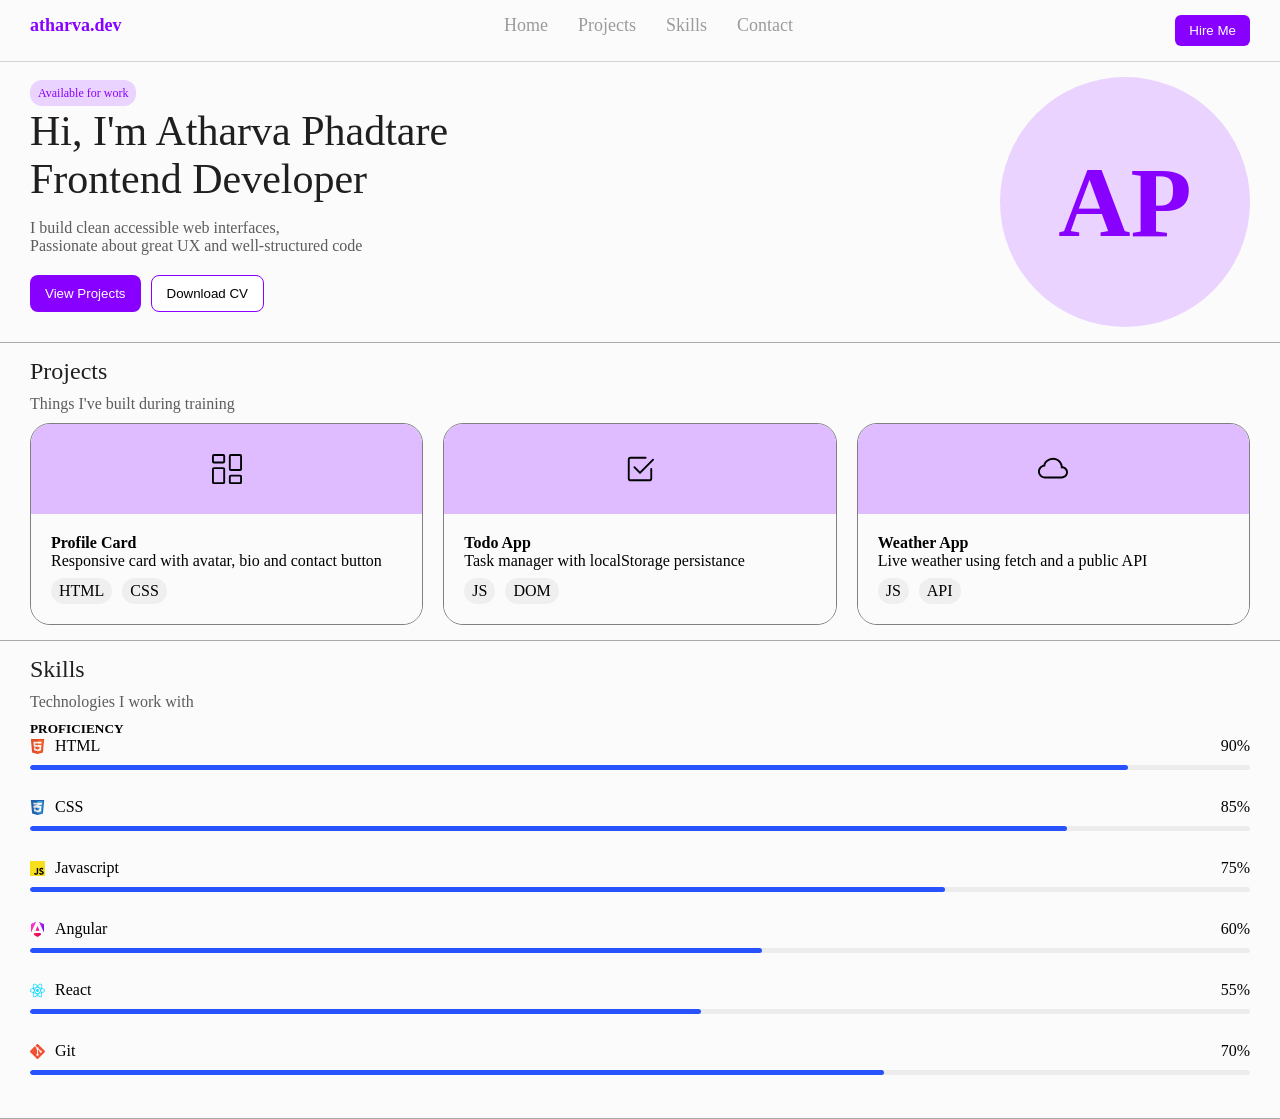
==== index.html @ 82ea8028 "Header, Hero, Project section completed" ====
<!DOCTYPE html>
<html lang="en">
<head>
    <meta charset="UTF-8">
    <meta name="viewport" content="width=device-width, initial-scale=1.0">
    <title>Atharva Phadtare</title>
    <link rel="stylesheet" href="style.css">
</head>
<body>
    <header>
        <div class="logo">atharva.dev</div>
    <nav>
        <ul>
            <li>
                <a href="#">Home</a>
            </li>
            <li>
                <a href="#">Projects</a>
            </li>
            <li>
                <a href="#">Skills</a>
            </li>
            <li>
                <a href="#">Contact</a>
            </li>
        </ul>
    </nav>
    <button class="hire-me">
        Hire Me
    </button>
    </header>

    <section class="hero">
        <div class="hero-info">
        <span class="work-badge">
            Available for work
        </span>
        <div class="hero-title">
            Hi, I'm Atharva Phadtare <br> Frontend Developer
        </div>
        <div class="hero-description">I build clean accessible web interfaces,<br> Passionate about great UX and well-structured code</div>
        <div class="hero-btn">
            <button class="hero-btn-wbg">View Projects</button>
            <button class="hero-btn-wobg">Download CV</button>
        </div>
        </div>
        <div class="hero-icon">
            <div class="icon-circle">AP</div>
        </div>
    </section>
    <section class="pro">
        <div class="pro-headline">Projects</div>
        <div class="pro-des">Things I've built during training</div>
        <div class="pro-container">
            <div class="pro-card">
                <div class="pro-card-up">
                    <img src="icons/columns-gap.svg" class="pro-icons" />
                </div>
                <div class="pro-card-down">
                    <h4>Profile Card</h4>
                    <p>Responsive card with avatar, bio and contact button</p>
                    <div class="pro-tag-flex">
                        <span class="pro-tag">HTML</span>
                        <span class="pro-tag">CSS</span>
                    </div>
                </div>
            </div>
            <div class="pro-card">
                <div class="pro-card-up">
                    <img src="icons/check2-square.svg" class="pro-icons" />
                </div>
                <div class="pro-card-down">
                    <h4>Todo App</h4>
                    <p>Task manager with localStorage persistance</p>
                    <div class="pro-tag-flex">
                        <span class="pro-tag">JS</span>
                        <span class="pro-tag">DOM</span>
                    </div>
                </div>
            </div>
            <div class="pro-card">
                <div class="pro-card-up">
                    <img src="icons/cloud.svg" class="pro-icons" />
                </div>
                <div class="pro-card-down">
                    <h4>Weather App</h4>
                    <p>Live weather using fetch and a public API</p>
                    <div class="pro-tag-flex">
                        <span class="pro-tag">JS</span>
                        <span class="pro-tag">API</span>
                    </div>
                </div>
            </div>
        </div>
    </section>
    <section class="skills">
        <div class="skills-headline">Skills</div>
        <div class="skills-des">Technologies I work with</div>

        <h5>PROFICIENCY</h5>
        <div class="skill">
            <div class="skill-info">
                <div class="left">
                    <img src="icons/html-icon.svg" width="15px" height="15px"/>
                    <span>HTML</span>
                </div>
                <span>90%</span>
        </div>
        <div class="progress">
            <div class="progress-bar html"></div>
        </div>
        </div>

        <div class="skill">
            <div class="skill-info">
                <div class="left">
                    <img src="icons/css-icon.svg" width="15px" height="15px"/>
                    <span>CSS</span>
                </div>
                <span>85%</span>
        </div>
        <div class="progress">
            <div class="progress-bar css"></div>
        </div>
        </div>

        <div class="skill">
            <div class="skill-info">
                <div class="left">
                    <img src="icons/javascript-programming-language-icon.svg" width="15px" height="15px"/>
                    <span>Javascript</span>
                </div>
                <span>75%</span>
        </div>
        <div class="progress">
            <div class="progress-bar javascript"></div>
        </div>
        </div>

          <div class="skill">
            <div class="skill-info">
                <div class="left">
                    <img src="icons/angular-icon.svg" width="15px" height="15px"/>
                    <span>Angular</span>
                </div>
                <span>60%</span>
        </div>
        <div class="progress">
            <div class="progress-bar angular"></div>
        </div>
        </div>

        <div class="skill">
            <div class="skill-info">
                <div class="left">
                    <img src="icons/react-js-icon.svg" width="15px" height="15px"/>
                    <span>React</span>
                </div>
                <span>55%</span>
        </div>
        <div class="progress">
            <div class="progress-bar react"></div>
        </div>
        </div>

        <div class="skill">
            <div class="skill-info">
                <div class="left">
                    <img src="icons/git-icon.svg" width="15px" height="15px"/>
                    <span>Git</span>
                </div>
                <span>70%</span>
        </div>
        <div class="progress">
            <div class="progress-bar git"></div>
        </div>
        </div>
    </section>
</body>
</html>
---- style.css ----
* {
    margin: 0;
    padding: 0;
    box-sizing: border-box;
    background-color: #fbfbfb;
}

/* ----------- HEADER ------------ */

header {
    display: flex;
    
    justify-content: space-between;
    padding: 15px 30px;
    border-bottom: 1px solid #d3d3d3;
}

.logo {
    color: #8800ff;
    font-size: 18px;
    font-weight: bolder;
}

nav ul {
    display: flex;
    list-style-type: none;
    align-items: center;
    justify-content: space-around;
    gap: 30px;
}

nav a {
    text-decoration: none;
    color: #9b9b9b;
    font-size: 18px;
}

nav a:hover {
    color:#8800ff
}

.hire-me {
    background-color: #8800ff;
    color: #fff;
    padding: 8px 14px;
    border: none;
    border-radius: 6px;
}

/* ----------- HERO ------------ */

.hero {
    display: flex;
    justify-content: space-between;
    align-items: center;
    padding: 15px 30px;
    gap: 20%;
    border-bottom: 1px solid #aaaaaa;
}

.hero-info {
    float: 1;
}


.work-badge {
    color: #8800ff;
    background-color: #ead3ff;
    font-size: 12px;
    padding: 6px 8px;
    margin: 8px 0px;
    border-radius: 12px;
}

.hero-title {
    font-size: 42px;
    color: #1f1f1f;
    padding: 6px 0px;
}

.hero-description {
    color: #5c5c5c;
    padding: 10px 0px;
}

.hero-btn {
    display: flex;
    justify-content: left;
    gap: 10px;
    padding: 10px 0px;
}

.hero-btn-wbg {
    padding: 10px 15px;
    background-color: #8800ff;
    color: #fff;
    border: none;
    border-radius: 8px;

}

.hero-btn-wobg {
    padding: 10px 15px;
    border: 1px solid #8800ff;
    border-radius: 8px;
    background-color: #fff;
}

.hero-icon {
    display: flex;
    justify-content: right;
    align-items: right;
    flex: 1;
}

.icon-circle {
    width: 250px;
    height: 250px;
    border-radius: 50%;
    display: flex;
    justify-content: center;
    align-items: center;

    font-size: 100px;
    font-weight: bold;
    background-color: #ead3ff;
    color: #8800ff;
}

/* ----------- PROJECTS ------------ */

.pro {
    padding: 15px 30px;
    border-bottom: 1px solid #aaaaaa;
}

.pro-headline {
    font-size: 24px;
    color:#1f1f1f;
}

.pro-des {
    color: #5c5c5c;
    padding: 10px 0px;
}

.pro-container {
    display: grid;
    grid-template-columns: 1fr 1fr 1fr;
    gap: 20px;
}

.pro-card {
    border: 1px solid #808080;
    border-radius: 20px;
    overflow: hidden;

}

.pro-card-up {
    height: 90px;
    background-color: #dfbbff;
    display: flex;
    justify-content: center;
    align-items: center;
    
}

.pro-card-down {
    padding: 20px;
   
}

.pro-card-down h4 p{
    margin-bottom: 8px;
   
}

.pro-icons {
    height: 30px;
    width: 30px;
    opacity: 7;
    background-color: #dfbbff;
}

.pro-tag-flex {
    display: flex;
    justify-content: left;
    align-items: center;
    gap: 10px;
    padding-top: 8px;
}

.pro-tag {
    background-color: #efefef;
    border-radius: 15px;
    padding: 4px 8px;
}

/* ----------- SKILLS ------------ */

.skills {
    padding: 15px 30px;
    border-bottom: 1px solid #aaaaaa;
}

.skills-headline {
    font-size: 24px;
    color:#1f1f1f;
}

.skills-des {
    color: #5c5c5c;
    padding: 10px 0px;
}

.skill {
    margin-bottom: 28px;
}

.skill-info {
    display: flex;
    justify-content: space-between;
    align-items: center;
    margin-bottom: 10px;
}

.left {
    display: flex;
    align-items: center;
    gap: 10px;
}

.progress {
    width: 100%;
    height: 5px;
    background-color: #ececec;
    border-radius: 10px;
    overflow: hidden;
}

.progress-bar {
    height: 100%;
    background-color: #2952ff;
    border-radius: 10px;
}

.html {
    width: 90%;
}

.css {
    width: 85%;
}

.javascript {
    width: 75%;
}

.angular {
    width: 60%;
}

.react {
    width: 55%;
}

.git {
    width: 70%;
}
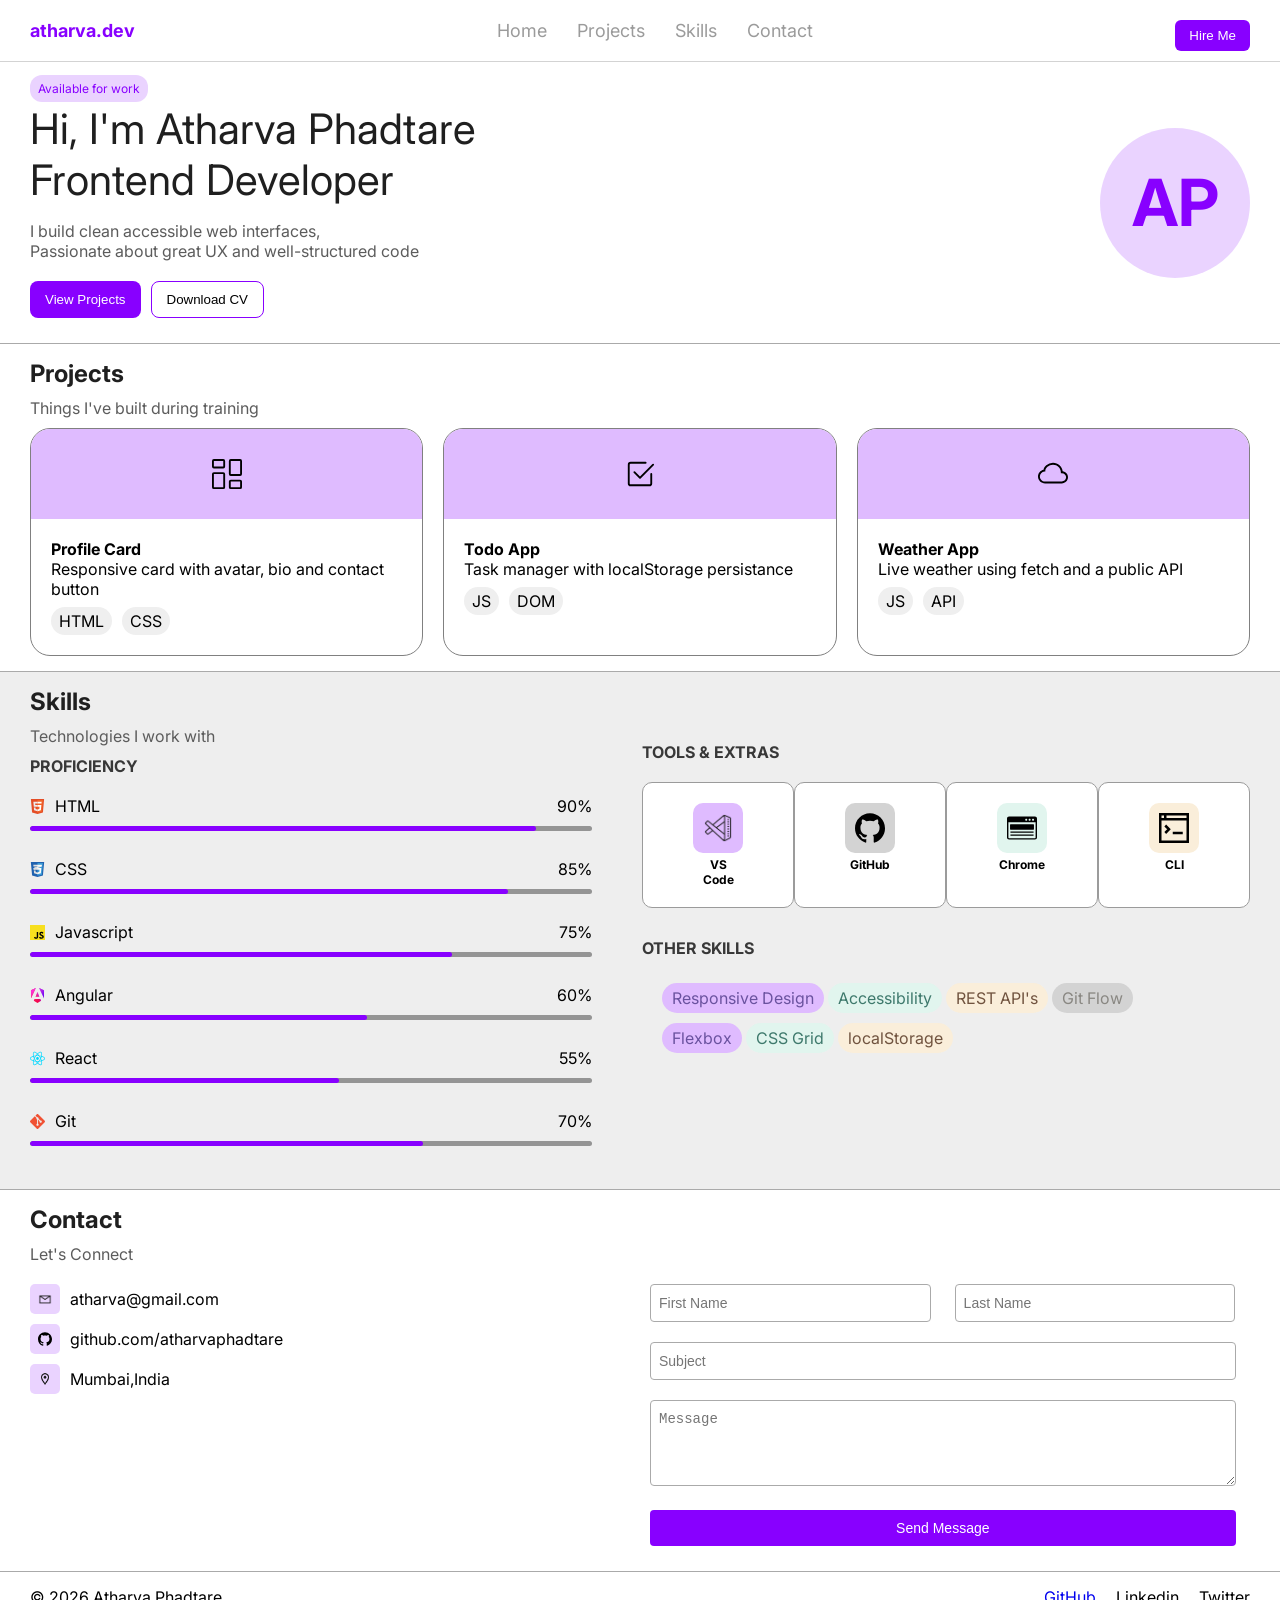
==== commit 3dcdc204: "Skills, Contact, Footer section completed" ====
--- a/index.html
+++ b/index.html
@@ -5,6 +5,9 @@
     <meta name="viewport" content="width=device-width, initial-scale=1.0">
     <title>Atharva Phadtare</title>
     <link rel="stylesheet" href="style.css">
+    <link rel="preconnect" href="https://fonts.googleapis.com">
+<link rel="preconnect" href="https://fonts.gstatic.com" crossorigin>
+<link href="https://fonts.googleapis.com/css2?family=Inter:ital,opsz,wght@0,14..32,100..900;1,14..32,100..900&display=swap" rel="stylesheet">
 </head>
 <body>
     <header>
@@ -12,16 +15,16 @@
     <nav>
         <ul>
             <li>
-                <a href="#">Home</a>
-            </li>
-            <li>
-                <a href="#">Projects</a>
-            </li>
-            <li>
-                <a href="#">Skills</a>
-            </li>
-            <li>
-                <a href="#">Contact</a>
+                <a href="#home">Home</a>
+            </li>
+            <li>
+                <a href="#project">Projects</a>
+            </li>
+            <li>
+                <a href="#skills">Skills</a>
+            </li>
+            <li>
+                <a href="#contact">Contact</a>
             </li>
         </ul>
     </nav>
@@ -30,7 +33,7 @@
     </button>
     </header>
 
-    <section class="hero">
+    <section class="hero" id="home">
         <div class="hero-info">
         <span class="work-badge">
             Available for work
@@ -48,7 +51,7 @@
             <div class="icon-circle">AP</div>
         </div>
     </section>
-    <section class="pro">
+    <section class="pro" id="project">
         <div class="pro-headline">Projects</div>
         <div class="pro-des">Things I've built during training</div>
         <div class="pro-container">
@@ -93,11 +96,16 @@
             </div>
         </div>
     </section>
-    <section class="skills">
+    <section class="skills" id="skills">
+
+        
         <div class="skills-headline">Skills</div>
         <div class="skills-des">Technologies I work with</div>
 
-        <h5>PROFICIENCY</h5>
+
+        <div class="skills-flex">
+        <div class="skills-left">
+        <h4 style="padding-bottom: 20px; color: #383838;">PROFICIENCY</h4>
         <div class="skill">
             <div class="skill-info">
                 <div class="left">
@@ -175,6 +183,84 @@
             <div class="progress-bar git"></div>
         </div>
         </div>
-    </section>
+
+        </div>
+        <div class="skills-right">
+        <h4 style="padding-bottom: 20px; color: #383838;">TOOLS & EXTRAS</h4>
+        <div class="tools-grid">
+        <div class="tools">
+            <img src="icons/icons8-visual-studio-code-2019-64.png" class="tools-icons vs"/>
+            <h6>VS Code</h6>
+        </div>
+        <div class="tools">
+            <img src="icons/github-icon.svg" class="tools-icons github"/>
+            <h6>GitHub</h6>
+        </div>
+        <div class="tools">
+            <img src="icons/browser-window-black-icon.svg"class="tools-icons chrome" />
+            <h6>Chrome</h6>
+        </div>
+        <div class="tools">
+            <img src="icons/Command Interface.svg"  class="tools-icons cli"/>
+            <h6>CLI</h6>
+
+        </div>
+        </div>
+        <h4 style="padding-bottom: 10px; color: #383838;">OTHER SKILLS</h4>
+        <div class="skills-other">
+            <div class="skills-other-flex">
+            <span class="vs-tag">Responsive Design</span>
+            <span class="chrome-tag">Accessibility</span>
+            <span class="cli-tag">REST API's</span>
+            <span class="github-tag">Git Flow</span>
+            </div>
+            <div class="skills-other-flex">
+                <span class="vs-tag">Flexbox</span>
+                <span class="chrome-tag">CSS Grid</span>
+                <span class="cli-tag">localStorage</span>
+            </div>
+        </div>
+        </div>
+        </div>
+    </section>
+    <section class="contact" id="contact">
+        <div class="contact-headline">Contact</div>
+        <div class="contact-des">Let's Connect</div>
+        <div class="contact-flex">
+        <div>
+
+
+        <div class="contact-opts">
+            <img src="icons/icons8-mail-32.png" class="contact-icons"/>
+            <p>atharva@gmail.com</p>
+        </div>
+        <div class="contact-opts">
+            <img src="icons/github-icon.svg" class="contact-icons" />
+            <p>github.com/atharvaphadtare</p>
+        </div>
+        <div class="contact-opts">
+            <img src="icons/icons8-location-24.png" class="contact-icons" />
+            <div>Mumbai,India</div>
+        </div>
+        </div>
+        <div class="contact-form">
+            <form>
+                <input type="text" id="fname" name="fname" placeholder="First Name" class="form-input fname">
+                <input type="text" id="lname" name="lname" placeholder="Last Name" class="form-input fname">
+                <input type="text" id="subject" name="subject" placeholder="Subject" class="form-input"><br>
+                <textarea type="text" id="message" name="message" placeholder="Message" rows="4" class="form-input"></textarea>
+                <button type="submit" class="form-button">Send Message</button>
+            </form>
+        </div>
+        </div>
+    </section>
+    <footer class="footer">
+        <p>&copy; 2026 Atharva Phadtare</p>
+        <div class="social">
+            <a href="https://github.com/atharva-phadtare-iterforge">GitHub</a>
+            <a>Linkedin</a>
+            <a>Twitter</a>
+        </div>
+    </footer>
 </body>
 </html>
--- a/style.css
+++ b/style.css
@@ -2,17 +2,32 @@
     margin: 0;
     padding: 0;
     box-sizing: border-box;
-    background-color: #fbfbfb;
-}
-
+}
+
+body {
+    font-family: Inter, 'sans-serif';
+}
+
+html {
+    scroll-behavior: smooth;
+}
+
+/* ------------------------------- */
 /* ----------- HEADER ------------ */
+/* ------------------------------- */
 
 header {
     display: flex;
     
     justify-content: space-between;
-    padding: 15px 30px;
+    padding: 10px 30px;
+    padding-top: 20px;
     border-bottom: 1px solid #d3d3d3;
+
+    position: sticky;
+    top: 0;
+    z-index: 1000;
+    background-color: #fff;
 }
 
 .logo {
@@ -33,6 +48,8 @@
     text-decoration: none;
     color: #9b9b9b;
     font-size: 18px;
+    align-items: center;
+    justify-items: center;
 }
 
 nav a:hover {
@@ -47,7 +64,9 @@
     border-radius: 6px;
 }
 
+/* ----------------------------- */
 /* ----------- HERO ------------ */
+/* ----------------------------- */
 
 .hero {
     display: flex;
@@ -81,6 +100,7 @@
 .hero-description {
     color: #5c5c5c;
     padding: 10px 0px;
+    font-size: 16px;
 }
 
 .hero-btn {
@@ -114,20 +134,22 @@
 }
 
 .icon-circle {
-    width: 250px;
-    height: 250px;
+    width: 150px;
+    height: 150px;
     border-radius: 50%;
     display: flex;
     justify-content: center;
     align-items: center;
 
-    font-size: 100px;
+    font-size: 65px;
     font-weight: bold;
     background-color: #ead3ff;
     color: #8800ff;
 }
 
+/* --------------------------------- */
 /* ----------- PROJECTS ------------ */
+/* --------------------------------- */
 
 .pro {
     padding: 15px 30px;
@@ -136,6 +158,7 @@
 
 .pro-headline {
     font-size: 24px;
+    font-weight: bold;
     color:#1f1f1f;
 }
 
@@ -197,15 +220,21 @@
     padding: 4px 8px;
 }
 
+/* ------------------------------- */
 /* ----------- SKILLS ------------ */
+/* ------------------------------- */
 
 .skills {
+    width: 100%;
     padding: 15px 30px;
     border-bottom: 1px solid #aaaaaa;
-}
+    background-color: #eeeeee;
+}
+
 
 .skills-headline {
     font-size: 24px;
+    font-weight: bold;
     color:#1f1f1f;
 }
 
@@ -234,14 +263,14 @@
 .progress {
     width: 100%;
     height: 5px;
-    background-color: #ececec;
+    background-color: #949494;
     border-radius: 10px;
     overflow: hidden;
 }
 
 .progress-bar {
     height: 100%;
-    background-color: #2952ff;
+    background-color: #8800ff;
     border-radius: 10px;
 }
 
@@ -267,4 +296,196 @@
 
 .git {
     width: 70%;
+}
+
+.skills-flex {
+    display: flex;
+    justify-content: center;
+    align-items: center;
+    gap: 50px;
+    
+}
+
+.skills-left {
+    width: 50%;
+}
+
+.skills-right {
+    width: 50%;
+    margin-top: -120px;
+}
+
+.tools-grid {
+    display: grid;
+    grid-template-columns: 1fr 1fr 1fr 1fr;
+    justify-items: center;
+    padding-bottom: 30px;
+}
+
+.tools {
+    justify-content: center;
+    align-items: center;
+    padding: 20px 50px;
+    border: 1px solid #9b9b9b;
+    border-radius: 10px;
+    background-color: #fff;
+}
+
+.tools-icons {
+    width: 50px;
+    height: 50px;
+    color: #000;
+    padding: 10px;
+    border-radius: 10px;
+}
+
+.vs {
+    background-color: #dfbbff;
+}
+
+.vs-tag {
+    background-color: #dfbbff;
+    padding: 5px 10px;
+    border-radius: 20px;
+    color: #6a529f;
+}
+
+.github {
+    background-color: #d3d3d3;
+}
+
+.github-tag {
+    background-color: #d3d3d3;
+    padding: 5px 10px;
+    border-radius: 20px;
+    color:#898782;
+}
+
+.chrome {
+    background-color: #e1f5ee;
+    color: #3e796c;
+}
+
+.chrome-tag {
+    background-color: #e1f5ee;
+    color: #3e796c;
+    padding: 5px 10px;
+    border-radius: 20px;
+}
+
+.cli {
+    background-color: #faeeda;
+}
+
+.cli-tag {
+    background-color: #faeeda;
+    color: #70533f;
+    padding: 5px 10px;
+    border-radius: 20px;
+}
+
+.tools h6 {
+    align-items: center;
+    text-align: center;
+    font-size: 12px;
+}
+
+.skills-other-flex {
+    margin: 20px;
+}
+
+/* -------------------------------- */
+/* ----------- CONTACT ------------ */
+/* -------------------------------- */
+
+.contact {
+    width: 100%;
+    padding: 15px 30px;
+    border-bottom: 1px solid #aaaaaa;
+}
+
+
+.contact-headline {
+    font-size: 24px;
+    font-weight: bold;
+    color:#1f1f1f;
+}
+
+.contact-des {
+    color: #5c5c5c;
+    padding: 10px 0px;
+}
+
+.contact-opts {
+    display: flex;
+    justify-items: center;
+    align-items: center;
+    margin: 10px;
+    margin-left: 0px;
+    width: 50%;
+}
+
+.contact-icons {
+    width: 30px;
+    height: 30px;
+    padding: 8px;
+    border-radius: 5px;
+    background-color: #ead3ff;
+    color: #6a529f;
+    margin-right: 10px;
+}
+
+.contact-flex {
+    display: flex;
+    justify-content: space-between;
+    align-items: top;
+    gap: 40px;
+}
+
+.contact-form {
+    width: 50%;
+
+}
+
+.form-input {
+    width: 96%;
+    padding: 10px 8px;
+    border: 1px solid #aaaaaa;
+    margin: 10px;
+    border-radius: 4px;
+    font-size: 14px;
+    outline: none;
+}
+
+.fname {
+    width: 46%;
+}
+
+.form-button {
+    width: 96%;
+    padding: 10px 8px;
+    margin: 10px;
+    border-radius: 4px;
+    font-size: 14px;
+    color: #fff;
+    background-color: #8800ff;
+    border: none;
+}
+
+/* -------------------------------- */
+/* ----------- CONTACT ------------ */
+/* -------------------------------- */
+
+.footer {
+    width: 100%;
+    padding: 15px 30px;
+    display: flex;
+    justify-content: space-between;
+    align-items: center;
+
+}
+
+.social {
+    display: flex;
+    gap: 20px;
 }
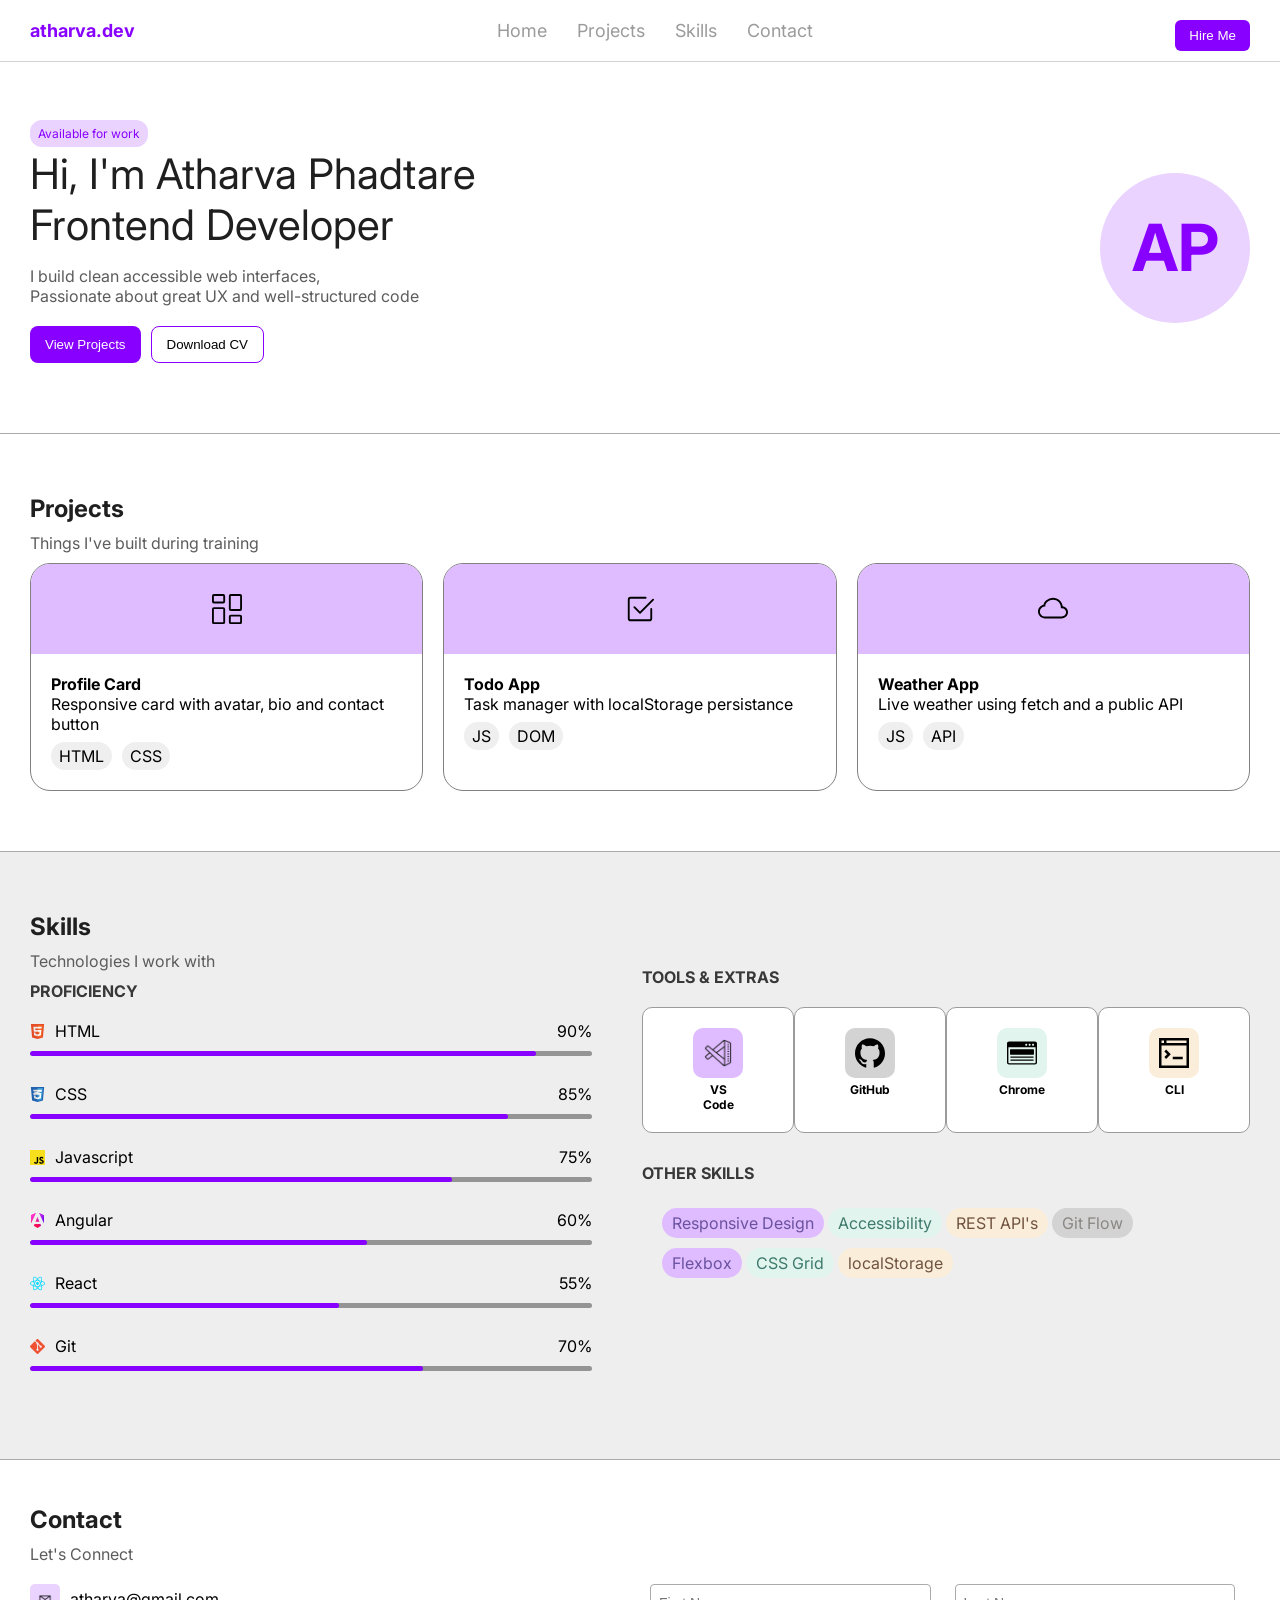
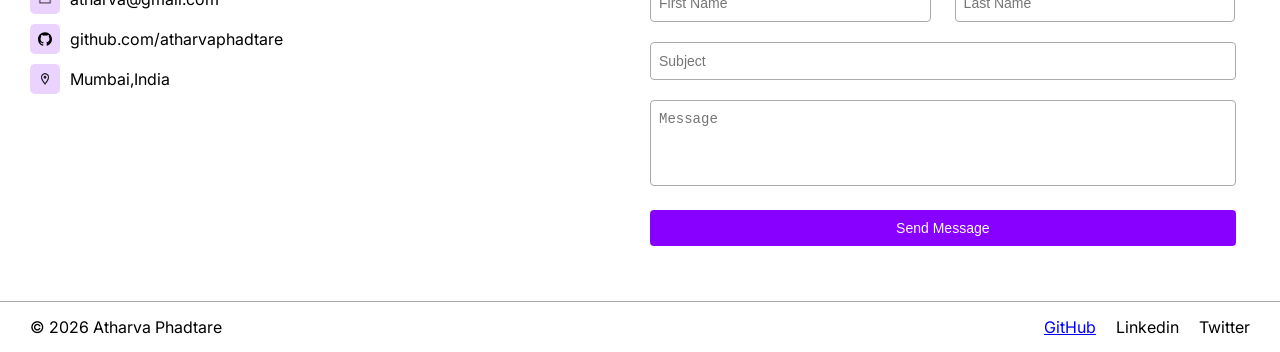
==== commit 2c455e54: "Task 2 Completed (Added Bottom Navbar also)" ====
--- a/index.html
+++ b/index.html
@@ -12,7 +12,7 @@
 <body>
     <header>
         <div class="logo">atharva.dev</div>
-    <nav>
+    <nav class="top-nav">
         <ul>
             <li>
                 <a href="#home">Home</a>
@@ -262,5 +262,36 @@
             <a>Twitter</a>
         </div>
     </footer>
+
+    <!-- BOTTOM NAVBAR -->
+    <nav class="bottom">
+        <ul>
+        <li class="bottom-btn">
+                <a href="#home">
+                <img src="icons/home-1-svgrepo-com.svg" class="mob-icons"/>
+            <span>Home</span>
+        </a>
+        </li>
+            <li class="bottom-btn">
+            <a href="#project">
+                    <img src="icons/kanban.svg" class="mob-icons project-icon"/>
+                    <span>Project</span>
+                </a>
+            </li>
+        <li class="bottom-btn" >
+            <a href="#skills">
+                <img src="icons/bar-chart-fill.svg" class="mob-icons"/>
+                <span>Skills</span>
+            </a>
+        </li>
+            <li class="bottom-btn">
+                <a  href="#contact">
+                    <img src="icons/envelope.svg" class="mob-icons"/>
+                    <span>Contact</span>
+                </a>
+            </li>
+        </ul>
+        </nav>
+
 </body>
 </html>
--- a/style.css
+++ b/style.css
@@ -36,7 +36,8 @@
     font-weight: bolder;
 }
 
-nav ul {
+
+.top-nav ul {
     display: flex;
     list-style-type: none;
     align-items: center;
@@ -44,7 +45,7 @@
     gap: 30px;
 }
 
-nav a {
+.top-nav a {
     text-decoration: none;
     color: #9b9b9b;
     font-size: 18px;
@@ -52,7 +53,7 @@
     justify-items: center;
 }
 
-nav a:hover {
+.top-nav a:hover {
     color:#8800ff
 }
 
@@ -64,6 +65,66 @@
     border-radius: 6px;
 }
 
+.bottom {
+    display: none;
+}
+
+@media screen and (max-width: 767px) {
+    .top-nav {
+        display: none;
+    }
+
+    .bottom {
+        display: flex;
+        justify-content: space-between;
+        position: sticky;
+        z-index: 100;
+        bottom: 0;
+        left: 0;
+        padding: 10px 25px;
+        background-color: #fff;
+        border-top: 5px solid #9b9b9b;
+
+    }
+
+    .bottom ul {
+        display: flex;
+        list-style-type: none;
+        align-items: center;
+        justify-content: space-around;
+        gap: 50px;
+    }
+
+    .bottom a {
+        text-decoration: none;
+        color: #9b9b9b;
+        font-size: 16px;
+        align-items: center;
+        justify-items: center;
+        padding: 0;
+        width: 100%;
+    }
+
+    .mob-icons {
+        width: 25px;
+        height: 25px;
+        color: #9b9b9b;
+        align-content: center;
+        margin-left: 8px;
+
+    }
+
+    .bottom-btn {
+        color: #5c5c5c;
+    }
+
+    .bottom-button.active {
+        background-color: #8800ff;
+    }
+    
+    
+}
+
 /* ----------------------------- */
 /* ----------- HERO ------------ */
 /* ----------------------------- */
@@ -72,15 +133,10 @@
     display: flex;
     justify-content: space-between;
     align-items: center;
-    padding: 15px 30px;
+    padding: 60px 30px;
     gap: 20%;
     border-bottom: 1px solid #aaaaaa;
 }
-
-.hero-info {
-    float: 1;
-}
-
 
 .work-badge {
     color: #8800ff;
@@ -129,7 +185,6 @@
 .hero-icon {
     display: flex;
     justify-content: right;
-    align-items: right;
     flex: 1;
 }
 
@@ -147,12 +202,56 @@
     color: #8800ff;
 }
 
+@media screen and (max-width: 767px) {
+    .hero-title {
+    font-size: 24px;
+    color: #1f1f1f;
+    }
+
+    .hero {
+        flex-direction: column-reverse;
+        align-items: center;
+    }
+
+    .hero-info {
+        display: flex;
+        flex-direction: column;
+        align-items: center;
+    }
+
+    .hero-icon {
+        padding-bottom: 20px;
+    }
+
+    .work-badge {
+        display: inline-flex;
+        align-items: center;
+        justify-content: center;
+        width: fit-content;
+
+    }
+
+    .hero-title {
+        text-align: center;
+    }
+
+    .hero-description {
+        text-align: center;
+    }
+
+    .hero-btn {
+        display: flex;
+        justify-content: center;
+        align-items: center;
+    }
+}
+
 /* --------------------------------- */
 /* ----------- PROJECTS ------------ */
 /* --------------------------------- */
 
 .pro {
-    padding: 15px 30px;
+    padding: 60px 30px;
     border-bottom: 1px solid #aaaaaa;
 }
 
@@ -202,7 +301,6 @@
 .pro-icons {
     height: 30px;
     width: 30px;
-    opacity: 7;
     background-color: #dfbbff;
 }
 
@@ -220,13 +318,19 @@
     padding: 4px 8px;
 }
 
+@media screen and (max-width: 767px) {
+    .pro-container {
+        grid-template-columns: 1fr;
+    }
+}
+
 /* ------------------------------- */
 /* ----------- SKILLS ------------ */
 /* ------------------------------- */
 
 .skills {
     width: 100%;
-    padding: 15px 30px;
+    padding: 60px 30px;
     border-bottom: 1px solid #aaaaaa;
     background-color: #eeeeee;
 }
@@ -394,13 +498,55 @@
     margin: 20px;
 }
 
+@media screen and (max-width: 767px) {
+    .skills-flex {
+        flex-direction: column;
+    }
+
+    .skills-left {
+        width: 100%;
+    }
+
+    .skills-right {
+        width: 100%;
+        padding-top: 60px;
+    }
+
+    .tools-grid {
+        grid-template-columns: repeat(4, 1fr);
+    }
+
+    .tools {
+        margin: 5px 0px;
+    }
+
+
+    .tools {
+        padding: 5px 10px;
+    }
+
+    .tools-icon {
+        padding: 0;
+        width: 20px;
+        height: 20px;
+    }
+
+    .skills-other-flex {
+        display: flex;
+        flex-wrap: wrap;
+        gap: 10px;
+        align-items: center;
+    }
+
+}
+
 /* -------------------------------- */
 /* ----------- CONTACT ------------ */
 /* -------------------------------- */
 
 .contact {
     width: 100%;
-    padding: 15px 30px;
+    padding: 45px 30px;
     border-bottom: 1px solid #aaaaaa;
 }
 
@@ -472,6 +618,20 @@
     border: none;
 }
 
+@media screen and (max-width: 767px) {
+    .contact-flex {
+        flex-direction: column;
+    }
+
+    .contact-form {
+        width: 100%;
+    }
+
+    .fname {
+        width: 43%;
+    }
+}
+
 /* -------------------------------- */
 /* ----------- CONTACT ------------ */
 /* -------------------------------- */
@@ -485,7 +645,24 @@
 
 }
 
+textarea {
+    resize: none;
+}
+
 .social {
     display: flex;
     gap: 20px;
+}
+
+@media screen and (max-width: 767px) {
+    .footer {
+        display: flex;
+        flex-direction: column;
+        justify-content: center;
+        align-items: center;
+    }
+
+    .social {
+        padding-top: 10px;
+    }
 }
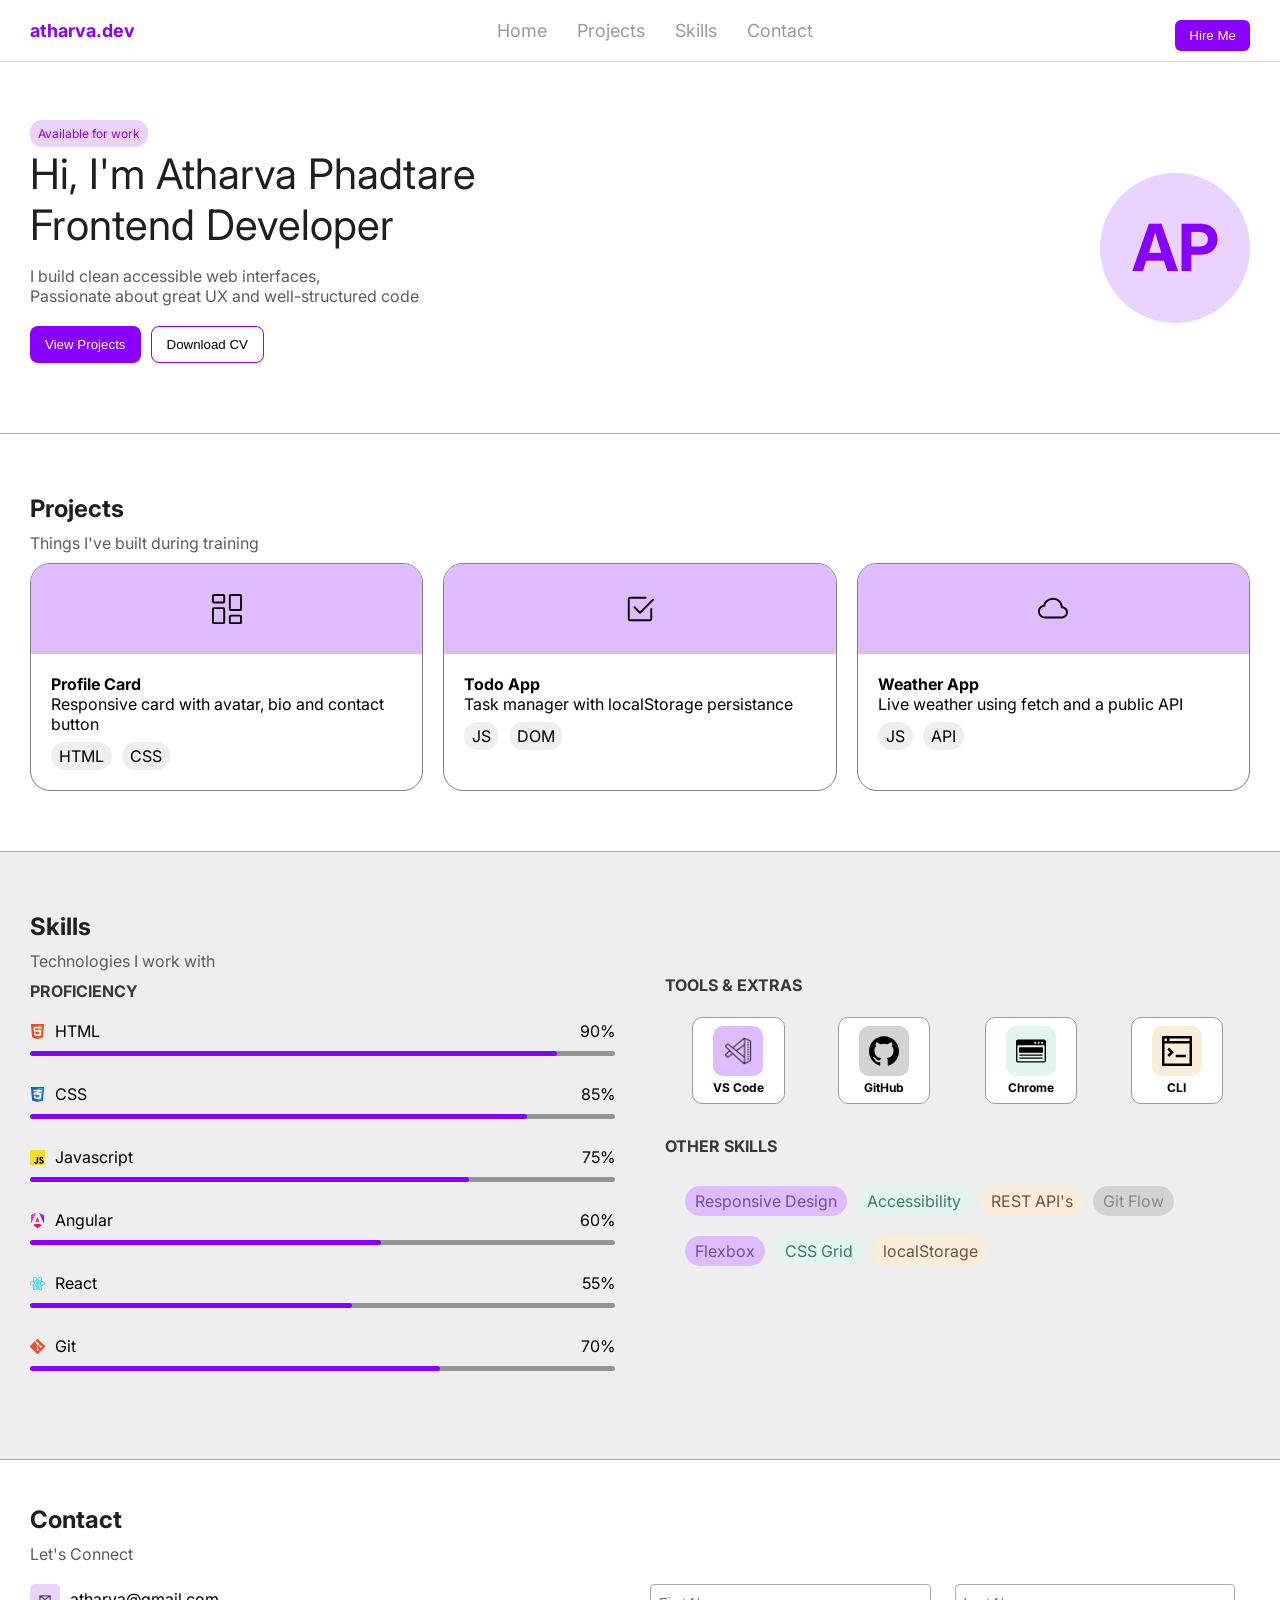
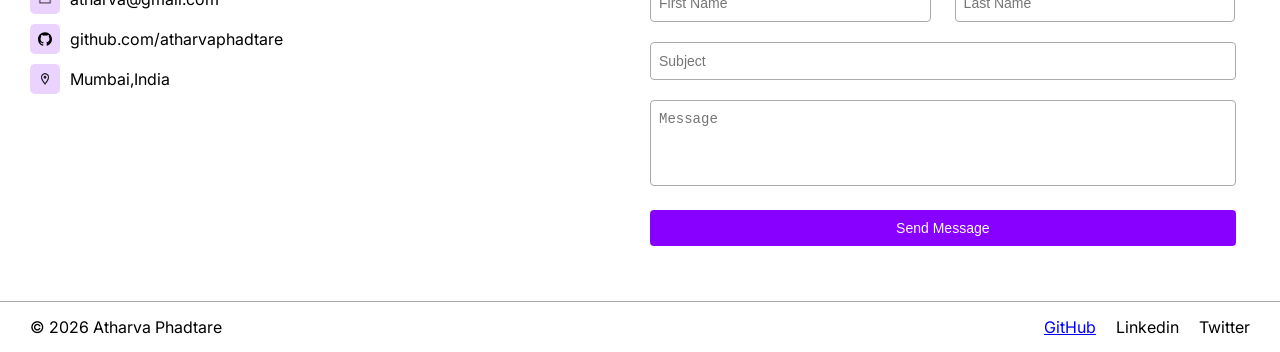
==== commit e4f5119c: "UI Implementation of form is completed" ====
--- a/index.html
+++ b/index.html
@@ -4,7 +4,7 @@
     <meta charset="UTF-8">
     <meta name="viewport" content="width=device-width, initial-scale=1.0">
     <title>Atharva Phadtare</title>
-    <link rel="stylesheet" href="style.css">
+    <link rel="stylesheet" href="css/style.css">
     <link rel="preconnect" href="https://fonts.googleapis.com">
 <link rel="preconnect" href="https://fonts.gstatic.com" crossorigin>
 <link href="https://fonts.googleapis.com/css2?family=Inter:ital,opsz,wght@0,14..32,100..900;1,14..32,100..900&display=swap" rel="stylesheet">
--- a/css/style.css
+++ b/css/style.css
@@ -0,0 +1,702 @@
+* {
+    margin: 0;
+    padding: 0;
+    box-sizing: border-box;
+}
+
+body {
+    font-family: Inter, 'sans-serif';
+}
+
+html {
+    scroll-behavior: smooth;
+}
+
+/* ------------------------------- */
+/* ----------- HEADER ------------ */
+/* ------------------------------- */
+
+header {
+    display: flex;
+    
+    justify-content: space-between;
+    padding: 10px 30px;
+    padding-top: 20px;
+    border-bottom: 1px solid #d3d3d3;
+
+    position: sticky;
+    top: 0;
+    z-index: 1000;
+    background-color: #fff;
+}
+
+.logo {
+    color: #8800ff;
+    font-size: 18px;
+    font-weight: bolder;
+}
+
+
+.top-nav ul {
+    display: flex;
+    list-style-type: none;
+    align-items: center;
+    justify-content: space-around;
+    gap: 30px;
+}
+
+.top-nav a {
+    text-decoration: none;
+    color: #9b9b9b;
+    font-size: 18px;
+    align-items: center;
+    justify-items: center;
+}
+
+.top-nav a:hover {
+    color:#8800ff
+}
+
+.hire-me {
+    background-color: #8800ff;
+    color: #fff;
+    padding: 8px 14px;
+    border: none;
+    border-radius: 6px;
+}
+
+.bottom {
+    display: none;
+}
+
+@media screen and (max-width: 767px) {
+    .top-nav {
+        display: none;
+    }
+
+    .bottom {
+        display: flex;
+        justify-content: space-between;
+        position: sticky;
+        z-index: 100;
+        bottom: 0;
+        left: 0;
+        padding: 10px 25px;
+        background-color: #fff;
+        border-top: 5px solid #9b9b9b;
+
+    }
+
+    .bottom ul {
+        display: flex;
+        list-style-type: none;
+        align-items: center;
+        justify-content: space-around;
+        gap: 50px;
+    }
+
+    .bottom a {
+        text-decoration: none;
+        color: #9b9b9b;
+        font-size: 16px;
+        align-items: center;
+        justify-items: center;
+        padding: 0;
+        width: 100%;
+    }
+
+    .mob-icons {
+        width: 25px;
+        height: 25px;
+        color: #9b9b9b;
+        align-content: center;
+        margin-left: 8px;
+
+    }
+
+    .bottom-btn {
+        color: #5c5c5c;
+    }
+
+    .bottom-button.active {
+        background-color: #8800ff;
+    }
+    
+    
+}
+
+/* ----------------------------- */
+/* ----------- HERO ------------ */
+/* ----------------------------- */
+
+.hero {
+    display: flex;
+    justify-content: space-between;
+    align-items: center;
+    padding: 60px 30px;
+    gap: 20%;
+    border-bottom: 1px solid #aaaaaa;
+}
+
+.work-badge {
+    color: #8800ff;
+    background-color: #ead3ff;
+    font-size: 12px;
+    padding: 6px 8px;
+    margin: 8px 0px;
+    border-radius: 12px;
+}
+
+.hero-title {
+    font-size: 42px;
+    color: #1f1f1f;
+    padding: 6px 0px;
+}
+
+.hero-description {
+    color: #5c5c5c;
+    padding: 10px 0px;
+    font-size: 16px;
+}
+
+.hero-btn {
+    display: flex;
+    justify-content: left;
+    gap: 10px;
+    padding: 10px 0px;
+}
+
+.hero-btn-wbg {
+    padding: 10px 15px;
+    background-color: #8800ff;
+    color: #fff;
+    border: none;
+    border-radius: 8px;
+
+}
+
+.hero-btn-wobg {
+    padding: 10px 15px;
+    border: 1px solid #8800ff;
+    border-radius: 8px;
+    background-color: #fff;
+}
+
+.hero-icon {
+    display: flex;
+    justify-content: right;
+    flex: 1;
+}
+
+.icon-circle {
+    width: 150px;
+    height: 150px;
+    border-radius: 50%;
+    display: flex;
+    justify-content: center;
+    align-items: center;
+
+    font-size: 65px;
+    font-weight: bold;
+    background-color: #ead3ff;
+    color: #8800ff;
+}
+
+@media screen and (max-width: 767px) {
+    .hero-title {
+    font-size: 24px;
+    color: #1f1f1f;
+    }
+
+    .hero {
+        flex-direction: column-reverse;
+        align-items: center;
+    }
+
+    .hero-info {
+        display: flex;
+        flex-direction: column;
+        align-items: center;
+    }
+
+    .hero-icon {
+        padding-bottom: 20px;
+    }
+
+    .work-badge {
+        display: inline-flex;
+        align-items: center;
+        justify-content: center;
+        width: fit-content;
+
+    }
+
+    .hero-title {
+        text-align: center;
+    }
+
+    .hero-description {
+        text-align: center;
+    }
+
+    .hero-btn {
+        display: flex;
+        justify-content: center;
+        align-items: center;
+    }
+}
+
+/* --------------------------------- */
+/* ----------- PROJECTS ------------ */
+/* --------------------------------- */
+
+.pro {
+    padding: 60px 30px;
+    border-bottom: 1px solid #aaaaaa;
+}
+
+.pro-headline {
+    font-size: 24px;
+    font-weight: bold;
+    color:#1f1f1f;
+}
+
+.pro-des {
+    color: #5c5c5c;
+    padding: 10px 0px;
+}
+
+.pro-container {
+    display: grid;
+    grid-template-columns: 1fr 1fr 1fr;
+    gap: 20px;
+}
+
+.pro-card {
+    border: 1px solid #808080;
+    border-radius: 20px;
+    overflow: hidden;
+
+}
+
+.pro-card-up {
+    height: 90px;
+    background-color: #dfbbff;
+    display: flex;
+    justify-content: center;
+    align-items: center;
+    
+}
+
+.pro-card-down {
+    padding: 20px;
+   
+}
+
+.pro-card-down h4 p{
+    margin-bottom: 8px;
+   
+}
+
+.pro-icons {
+    height: 30px;
+    width: 30px;
+    background-color: #dfbbff;
+}
+
+.pro-tag-flex {
+    display: flex;
+    justify-content: left;
+    align-items: center;
+    gap: 10px;
+    padding-top: 8px;
+}
+
+.pro-tag {
+    background-color: #efefef;
+    border-radius: 15px;
+    padding: 4px 8px;
+}
+
+@media screen and (max-width: 767px) {
+    .pro-container {
+        grid-template-columns: 1fr;
+    }
+}
+
+/* ------------------------------- */
+/* ----------- SKILLS ------------ */
+/* ------------------------------- */
+
+.skills {
+    width: 100%;
+    padding: 60px 30px;
+    border-bottom: 1px solid #aaaaaa;
+    background-color: #eeeeee;
+}
+
+
+.skills-headline {
+    font-size: 24px;
+    font-weight: bold;
+    color:#1f1f1f;
+}
+
+.skills-des {
+    color: #5c5c5c;
+    padding: 10px 0px;
+}
+
+.skill {
+    margin-bottom: 28px;
+}
+
+.skill-info {
+    display: flex;
+    justify-content: space-between;
+    align-items: center;
+    margin-bottom: 10px;
+}
+
+.left {
+    display: flex;
+    align-items: center;
+    gap: 10px;
+}
+
+.progress {
+    width: 100%;
+    height: 5px;
+    background-color: #949494;
+    border-radius: 10px;
+    overflow: hidden;
+}
+
+.progress-bar {
+    height: 100%;
+    background-color: #8800ff;
+    border-radius: 10px;
+}
+
+.html {
+    width: 90%;
+}
+
+.css {
+    width: 85%;
+}
+
+.javascript {
+    width: 75%;
+}
+
+.angular {
+    width: 60%;
+}
+
+.react {
+    width: 55%;
+}
+
+.git {
+    width: 70%;
+}
+
+.skills-flex {
+    display: flex;
+    justify-content: center;
+    align-items: center;
+    gap: 50px;
+    
+}
+
+.skills-left {
+    width: 50%;
+}
+
+.skills-right {
+    width: 50%;
+    margin-top: -120px;
+}
+
+.tools-grid {
+    display: grid;
+    grid-template-columns: 1fr 1fr 1fr 1fr;
+    justify-items: center;
+    padding-bottom: 30px;
+}
+
+.tools {
+    justify-content: center;
+    align-items: center;
+    padding: 20px 50px;
+    border: 1px solid #9b9b9b;
+    border-radius: 10px;
+    background-color: #fff;
+}
+
+.tools-icons {
+    width: 50px;
+    height: 50px;
+    color: #000;
+    padding: 10px;
+    border-radius: 10px;
+}
+
+.vs {
+    background-color: #dfbbff;
+}
+
+.vs-tag {
+    background-color: #dfbbff;
+    padding: 5px 10px;
+    border-radius: 20px;
+    color: #6a529f;
+}
+
+.github {
+    background-color: #d3d3d3;
+}
+
+.github-tag {
+    background-color: #d3d3d3;
+    padding: 5px 10px;
+    border-radius: 20px;
+    color:#898782;
+}
+
+.chrome {
+    background-color: #e1f5ee;
+    color: #3e796c;
+}
+
+.chrome-tag {
+    background-color: #e1f5ee;
+    color: #3e796c;
+    padding: 5px 10px;
+    border-radius: 20px;
+}
+
+.cli {
+    background-color: #faeeda;
+}
+
+.cli-tag {
+    background-color: #faeeda;
+    color: #70533f;
+    padding: 5px 10px;
+    border-radius: 20px;
+}
+
+.tools h6 {
+    align-items: center;
+    text-align: center;
+    font-size: 12px;
+}
+
+.skills-other-flex {
+    margin: 20px;
+}
+
+@media screen and (max-width: 767px) {
+    .skills-flex {
+        flex-direction: column;
+    }
+
+    .skills-left {
+        width: 100%;
+    }
+
+    .skills-right {
+        width: 100%;
+        padding-top: 60px;
+    }
+
+    .tools-grid {
+        grid-template-columns: repeat(4, 1fr);
+    }
+
+    .tools {
+        margin: 5px 0px;
+    }
+
+
+    .tools {
+        padding: 5px 10px;
+    }
+
+    .tools-icon {
+        padding: 0;
+        width: 20px;
+        height: 20px;
+    }
+
+    .skills-other-flex {
+        display: flex;
+        flex-wrap: wrap;
+        gap: 10px;
+        align-items: center;
+    }
+
+}
+
+@media screen and (max-width: 1024px) {
+    .tools {
+        margin: 2px;
+        padding: 8px 20px;
+    }
+
+    .skills-other-flex {
+        display: flex;
+        flex-wrap: wrap;
+        gap: 10px;
+        align-items: center;
+    }
+}
+
+@media screen and (max-width: 1440px) {
+    .tools {
+        margin: 2px;
+        padding: 8px 20px;
+    }
+
+    .skills-other-flex {
+        display: flex;
+        flex-wrap: wrap;
+        gap: 10px;
+        align-items: center;
+    }
+}
+
+/* -------------------------------- */
+/* ----------- CONTACT ------------ */
+/* -------------------------------- */
+
+.contact {
+    width: 100%;
+    padding: 45px 30px;
+    border-bottom: 1px solid #aaaaaa;
+}
+
+
+.contact-headline {
+    font-size: 24px;
+    font-weight: bold;
+    color:#1f1f1f;
+}
+
+.contact-des {
+    color: #5c5c5c;
+    padding: 10px 0px;
+}
+
+.contact-opts {
+    display: flex;
+    justify-items: center;
+    align-items: center;
+    margin: 10px;
+    margin-left: 0px;
+    width: 50%;
+}
+
+.contact-icons {
+    width: 30px;
+    height: 30px;
+    padding: 8px;
+    border-radius: 5px;
+    background-color: #ead3ff;
+    color: #6a529f;
+    margin-right: 10px;
+}
+
+.contact-flex {
+    display: flex;
+    justify-content: space-between;
+    align-items: top;
+    gap: 40px;
+}
+
+.contact-form {
+    width: 50%;
+
+}
+
+.form-input {
+    width: 96%;
+    padding: 10px 8px;
+    border: 1px solid #aaaaaa;
+    margin: 10px;
+    border-radius: 4px;
+    font-size: 14px;
+    outline: none;
+}
+
+.fname {
+    width: 46%;
+}
+
+.form-button {
+    width: 96%;
+    padding: 10px 8px;
+    margin: 10px;
+    border-radius: 4px;
+    font-size: 14px;
+    color: #fff;
+    background-color: #8800ff;
+    border: none;
+}
+
+@media screen and (max-width: 767px) {
+    .contact-flex {
+        flex-direction: column;
+    }
+
+    .contact-form {
+        width: 100%;
+    }
+
+    .fname {
+        width: 96%;
+    }
+}
+
+@media screen and (max-width: 1024px) {
+    .fname {
+        width: 96%;
+    }
+}
+
+/* -------------------------------- */
+/* ----------- CONTACT ------------ */
+/* -------------------------------- */
+
+.footer {
+    width: 100%;
+    padding: 15px 30px;
+    display: flex;
+    justify-content: space-between;
+    align-items: center;
+
+}
+
+textarea {
+    resize: none;
+}
+
+.social {
+    display: flex;
+    gap: 20px;
+}
+
+@media screen and (max-width: 767px) {
+    .footer {
+        display: flex;
+        flex-direction: column;
+        justify-content: center;
+        align-items: center;
+    }
+
+    .social {
+        padding-top: 10px;
+    }
+}
